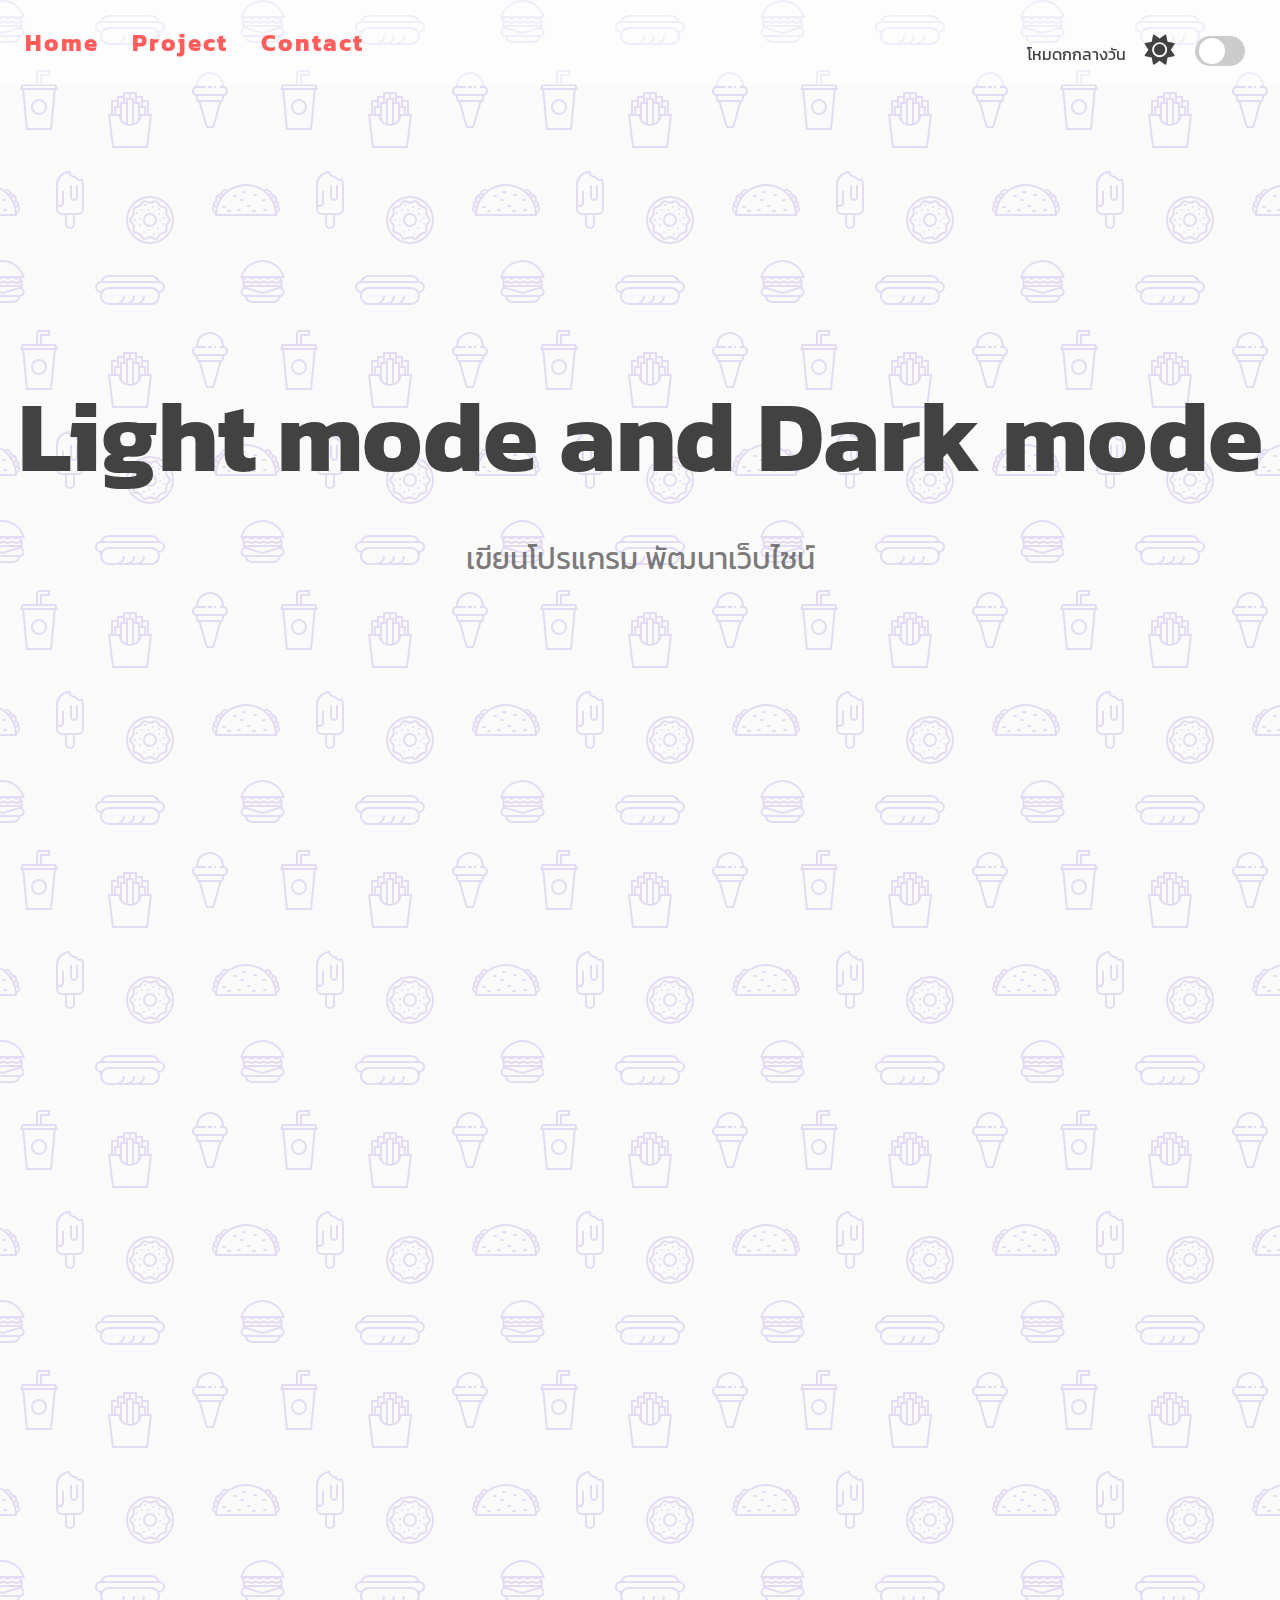
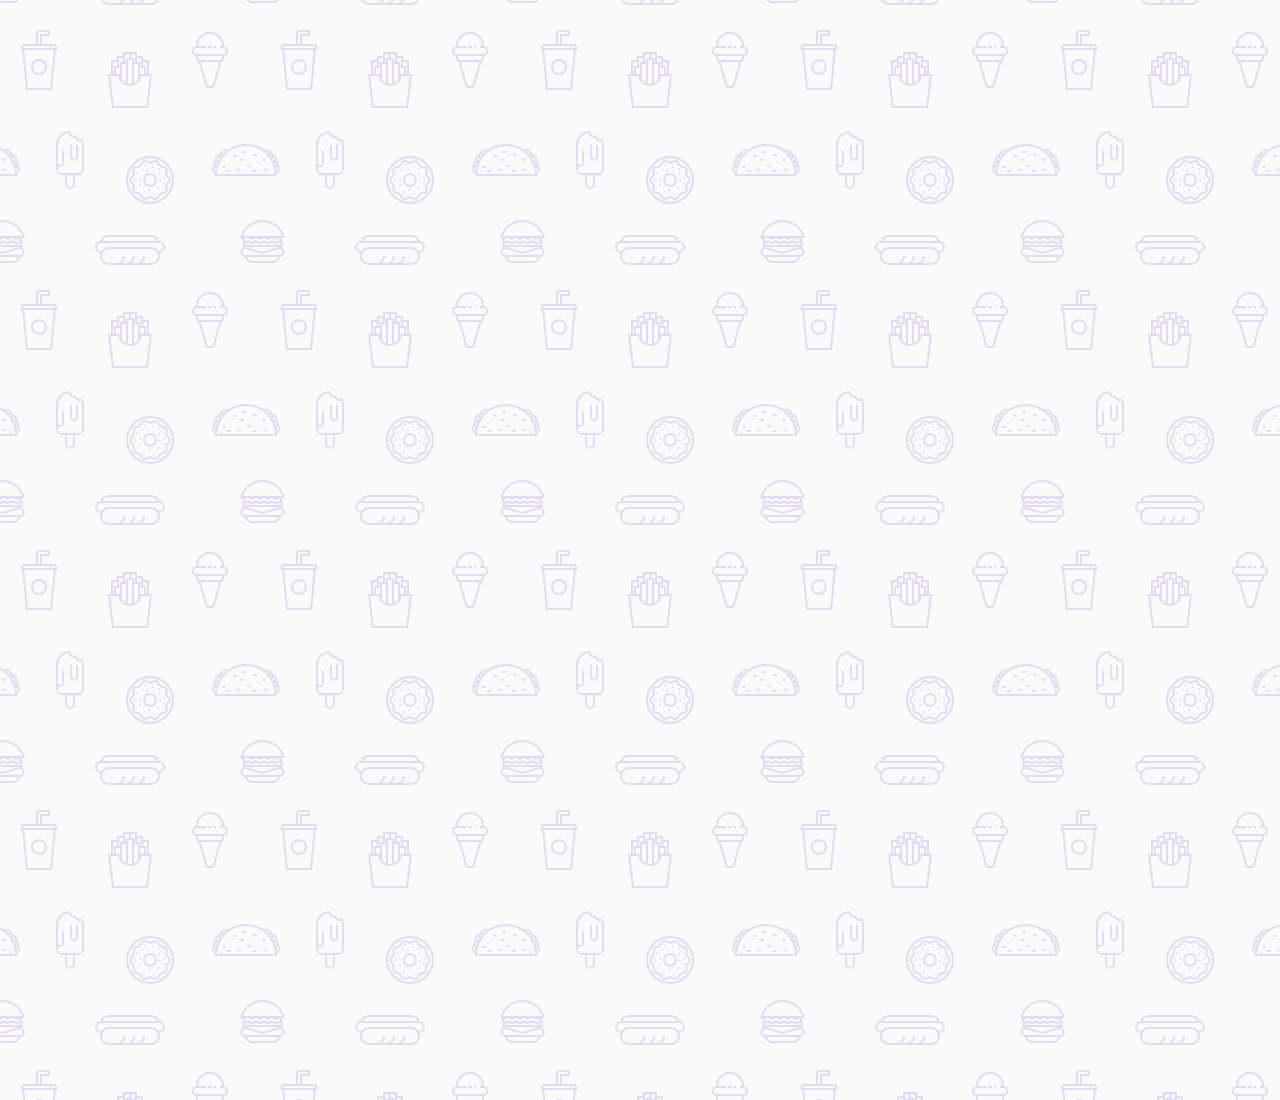
==== SwitchMode/index.html @ 72011deb "first commit" ====
<!DOCTYPE html>
<html lang="en">
<head>
    <meta charset="UTF-8">
    <meta http-equiv="X-UA-Compatible" content="IE=edge">
    <meta name="viewport" content="width=device-width, initial-scale=1.0">
    <title>Document</title>
    <link rel="stylesheet" href="style.css">
    <link rel="stylesheet" href="https://cdnjs.cloudflare.com/ajax/libs/font-awesome/6.2.1/css/all.min.css">
</head>
<body>
    <div class="them-switch-container">
        <span id="toggle-icon">
            <span class="toggle-text">โหมดกกลางวัน</span>
            <i class="fas fa-sun"></i>
        </span>
        <label class="them-switch">
            <input type="checkbox">
            <div class="slider round"></div>
        </label>
    </div>

    <nav id="nav">
        <a href="#home">Home</a>
        <a href="#project">Project</a>
        <a href="#contact">Contact</a>
    </nav>

    <section id="home">
        <div class="title-group">
            <h1>Light mode and Dark mode</h1>
            <h2>เขียนโปรแกรม พัฒนาเว็บไซน์</h2>
        </div>
    </section>

    <section id="project"></section>

    <section id="contact"></section>

    <script src="app.js"></script>
</body>
</html>
---- SwitchMode/style.css ----
@import url('https://fonts.googleapis.com/css2?family=Kanit&display=swap');

:root {
    --primary-color: rgb(255, 92, 92);
    --text-color: rgb(66, 66, 66);
    --text-color-second: rgba(66, 66, 66, .7);
    --background: rgb(250, 250, 250);
    --box-shadow: 0 5px 20px 1px rgba(0, 0, 0, .5);
}

/* customer poperty */
[dark-them="dark"] {
    --primary-color: orange;
    --text-color: white;
    --text-color-second: rgba(255, 255, 255, .8);
    --background: #121212;
    --box-shadow: 0 5px 20px 1px rgba(0, 0, 0, .5);
}

* {
    font-family: 'Kanit', sans-serif;
    box-sizing: border-box;
    /* ทำให้เว็บไม่ยืดในแนวนอน */
}

body {
    background-color: var(--background);
    background-image: url("data:image/svg+xml,%3Csvg xmlns='http://www.w3.org/2000/svg' width='260' height='260' viewBox='0 0 260 260'%3E%3Cg fill-rule='evenodd'%3E%3Cg fill='%23c1ace4' fill-opacity='0.4'%3E%3Cpath d='M24.37 16c.2.65.39 1.32.54 2H21.17l1.17 2.34.45.9-.24.11V28a5 5 0 0 1-2.23 8.94l-.02.06a8 8 0 0 1-7.75 6h-20a8 8 0 0 1-7.74-6l-.02-.06A5 5 0 0 1-17.45 28v-6.76l-.79-1.58-.44-.9.9-.44.63-.32H-20a23.01 23.01 0 0 1 44.37-2zm-36.82 2a1 1 0 0 0-.44.1l-3.1 1.56.89 1.79 1.31-.66a3 3 0 0 1 2.69 0l2.2 1.1a1 1 0 0 0 .9 0l2.21-1.1a3 3 0 0 1 2.69 0l2.2 1.1a1 1 0 0 0 .9 0l2.21-1.1a3 3 0 0 1 2.69 0l2.2 1.1a1 1 0 0 0 .86.02l2.88-1.27a3 3 0 0 1 2.43 0l2.88 1.27a1 1 0 0 0 .85-.02l3.1-1.55-.89-1.79-1.42.71a3 3 0 0 1-2.56.06l-2.77-1.23a1 1 0 0 0-.4-.09h-.01a1 1 0 0 0-.4.09l-2.78 1.23a3 3 0 0 1-2.56-.06l-2.3-1.15a1 1 0 0 0-.45-.11h-.01a1 1 0 0 0-.44.1L.9 19.22a3 3 0 0 1-2.69 0l-2.2-1.1a1 1 0 0 0-.45-.11h-.01a1 1 0 0 0-.44.1l-2.21 1.11a3 3 0 0 1-2.69 0l-2.2-1.1a1 1 0 0 0-.45-.11h-.01zm0-2h-4.9a21.01 21.01 0 0 1 39.61 0h-2.09l-.06-.13-.26.13h-32.31zm30.35 7.68l1.36-.68h1.3v2h-36v-1.15l.34-.17 1.36-.68h2.59l1.36.68a3 3 0 0 0 2.69 0l1.36-.68h2.59l1.36.68a3 3 0 0 0 2.69 0L2.26 23h2.59l1.36.68a3 3 0 0 0 2.56.06l1.67-.74h3.23l1.67.74a3 3 0 0 0 2.56-.06zM-13.82 27l16.37 4.91L18.93 27h-32.75zm-.63 2h.34l16.66 5 16.67-5h.33a3 3 0 1 1 0 6h-34a3 3 0 1 1 0-6zm1.35 8a6 6 0 0 0 5.65 4h20a6 6 0 0 0 5.66-4H-13.1z'/%3E%3Cpath id='path6_fill-copy' d='M284.37 16c.2.65.39 1.32.54 2H281.17l1.17 2.34.45.9-.24.11V28a5 5 0 0 1-2.23 8.94l-.02.06a8 8 0 0 1-7.75 6h-20a8 8 0 0 1-7.74-6l-.02-.06a5 5 0 0 1-2.24-8.94v-6.76l-.79-1.58-.44-.9.9-.44.63-.32H240a23.01 23.01 0 0 1 44.37-2zm-36.82 2a1 1 0 0 0-.44.1l-3.1 1.56.89 1.79 1.31-.66a3 3 0 0 1 2.69 0l2.2 1.1a1 1 0 0 0 .9 0l2.21-1.1a3 3 0 0 1 2.69 0l2.2 1.1a1 1 0 0 0 .9 0l2.21-1.1a3 3 0 0 1 2.69 0l2.2 1.1a1 1 0 0 0 .86.02l2.88-1.27a3 3 0 0 1 2.43 0l2.88 1.27a1 1 0 0 0 .85-.02l3.1-1.55-.89-1.79-1.42.71a3 3 0 0 1-2.56.06l-2.77-1.23a1 1 0 0 0-.4-.09h-.01a1 1 0 0 0-.4.09l-2.78 1.23a3 3 0 0 1-2.56-.06l-2.3-1.15a1 1 0 0 0-.45-.11h-.01a1 1 0 0 0-.44.1l-2.21 1.11a3 3 0 0 1-2.69 0l-2.2-1.1a1 1 0 0 0-.45-.11h-.01a1 1 0 0 0-.44.1l-2.21 1.11a3 3 0 0 1-2.69 0l-2.2-1.1a1 1 0 0 0-.45-.11h-.01zm0-2h-4.9a21.01 21.01 0 0 1 39.61 0h-2.09l-.06-.13-.26.13h-32.31zm30.35 7.68l1.36-.68h1.3v2h-36v-1.15l.34-.17 1.36-.68h2.59l1.36.68a3 3 0 0 0 2.69 0l1.36-.68h2.59l1.36.68a3 3 0 0 0 2.69 0l1.36-.68h2.59l1.36.68a3 3 0 0 0 2.56.06l1.67-.74h3.23l1.67.74a3 3 0 0 0 2.56-.06zM246.18 27l16.37 4.91L278.93 27h-32.75zm-.63 2h.34l16.66 5 16.67-5h.33a3 3 0 1 1 0 6h-34a3 3 0 1 1 0-6zm1.35 8a6 6 0 0 0 5.65 4h20a6 6 0 0 0 5.66-4H246.9z'/%3E%3Cpath d='M159.5 21.02A9 9 0 0 0 151 15h-42a9 9 0 0 0-8.5 6.02 6 6 0 0 0 .02 11.96A8.99 8.99 0 0 0 109 45h42a9 9 0 0 0 8.48-12.02 6 6 0 0 0 .02-11.96zM151 17h-42a7 7 0 0 0-6.33 4h54.66a7 7 0 0 0-6.33-4zm-9.34 26a8.98 8.98 0 0 0 3.34-7h-2a7 7 0 0 1-7 7h-4.34a8.98 8.98 0 0 0 3.34-7h-2a7 7 0 0 1-7 7h-4.34a8.98 8.98 0 0 0 3.34-7h-2a7 7 0 0 1-7 7h-7a7 7 0 1 1 0-14h42a7 7 0 1 1 0 14h-9.34zM109 27a9 9 0 0 0-7.48 4H101a4 4 0 1 1 0-8h58a4 4 0 0 1 0 8h-.52a9 9 0 0 0-7.48-4h-42z'/%3E%3Cpath d='M39 115a8 8 0 1 0 0-16 8 8 0 0 0 0 16zm6-8a6 6 0 1 1-12 0 6 6 0 0 1 12 0zm-3-29v-2h8v-6H40a4 4 0 0 0-4 4v10H22l-1.33 4-.67 2h2.19L26 130h26l3.81-40H58l-.67-2L56 84H42v-6zm-4-4v10h2V74h8v-2h-8a2 2 0 0 0-2 2zm2 12h14.56l.67 2H22.77l.67-2H40zm13.8 4H24.2l3.62 38h22.36l3.62-38z'/%3E%3Cpath d='M129 92h-6v4h-6v4h-6v14h-3l.24 2 3.76 32h36l3.76-32 .24-2h-3v-14h-6v-4h-6v-4h-8zm18 22v-12h-4v4h3v8h1zm-3 0v-6h-4v6h4zm-6 6v-16h-4v19.17c1.6-.7 2.97-1.8 4-3.17zm-6 3.8V100h-4v23.8a10.04 10.04 0 0 0 4 0zm-6-.63V104h-4v16a10.04 10.04 0 0 0 4 3.17zm-6-9.17v-6h-4v6h4zm-6 0v-8h3v-4h-4v12h1zm27-12v-4h-4v4h3v4h1v-4zm-6 0v-8h-4v4h3v4h1zm-6-4v-4h-4v8h1v-4h3zm-6 4v-4h-4v8h1v-4h3zm7 24a12 12 0 0 0 11.83-10h7.92l-3.53 30h-32.44l-3.53-30h7.92A12 12 0 0 0 130 126z'/%3E%3Cpath d='M212 86v2h-4v-2h4zm4 0h-2v2h2v-2zm-20 0v.1a5 5 0 0 0-.56 9.65l.06.25 1.12 4.48a2 2 0 0 0 1.94 1.52h.01l7.02 24.55a2 2 0 0 0 1.92 1.45h4.98a2 2 0 0 0 1.92-1.45l7.02-24.55a2 2 0 0 0 1.95-1.52L224.5 96l.06-.25a5 5 0 0 0-.56-9.65V86a14 14 0 0 0-28 0zm4 0h6v2h-9a3 3 0 1 0 0 6H223a3 3 0 1 0 0-6H220v-2h2a12 12 0 1 0-24 0h2zm-1.44 14l-1-4h24.88l-1 4h-22.88zm8.95 26l-6.86-24h18.7l-6.86 24h-4.98zM150 242a22 22 0 1 0 0-44 22 22 0 0 0 0 44zm24-22a24 24 0 1 1-48 0 24 24 0 0 1 48 0zm-28.38 17.73l2.04-.87a6 6 0 0 1 4.68 0l2.04.87a2 2 0 0 0 2.5-.82l1.14-1.9a6 6 0 0 1 3.79-2.75l2.15-.5a2 2 0 0 0 1.54-2.12l-.19-2.2a6 6 0 0 1 1.45-4.46l1.45-1.67a2 2 0 0 0 0-2.62l-1.45-1.67a6 6 0 0 1-1.45-4.46l.2-2.2a2 2 0 0 0-1.55-2.13l-2.15-.5a6 6 0 0 1-3.8-2.75l-1.13-1.9a2 2 0 0 0-2.5-.8l-2.04.86a6 6 0 0 1-4.68 0l-2.04-.87a2 2 0 0 0-2.5.82l-1.14 1.9a6 6 0 0 1-3.79 2.75l-2.15.5a2 2 0 0 0-1.54 2.12l.19 2.2a6 6 0 0 1-1.45 4.46l-1.45 1.67a2 2 0 0 0 0 2.62l1.45 1.67a6 6 0 0 1 1.45 4.46l-.2 2.2a2 2 0 0 0 1.55 2.13l2.15.5a6 6 0 0 1 3.8 2.75l1.13 1.9a2 2 0 0 0 2.5.8zm2.82.97a4 4 0 0 1 3.12 0l2.04.87a4 4 0 0 0 4.99-1.62l1.14-1.9a4 4 0 0 1 2.53-1.84l2.15-.5a4 4 0 0 0 3.09-4.24l-.2-2.2a4 4 0 0 1 .97-2.98l1.45-1.67a4 4 0 0 0 0-5.24l-1.45-1.67a4 4 0 0 1-.97-2.97l.2-2.2a4 4 0 0 0-3.09-4.25l-2.15-.5a4 4 0 0 1-2.53-1.84l-1.14-1.9a4 4 0 0 0-5-1.62l-2.03.87a4 4 0 0 1-3.12 0l-2.04-.87a4 4 0 0 0-4.99 1.62l-1.14 1.9a4 4 0 0 1-2.53 1.84l-2.15.5a4 4 0 0 0-3.09 4.24l.2 2.2a4 4 0 0 1-.97 2.98l-1.45 1.67a4 4 0 0 0 0 5.24l1.45 1.67a4 4 0 0 1 .97 2.97l-.2 2.2a4 4 0 0 0 3.09 4.25l2.15.5a4 4 0 0 1 2.53 1.84l1.14 1.9a4 4 0 0 0 5 1.62l2.03-.87zM152 207a1 1 0 1 1 2 0 1 1 0 0 1-2 0zm6 2a1 1 0 1 1 2 0 1 1 0 0 1-2 0zm-11 1a1 1 0 1 1 2 0 1 1 0 0 1-2 0zm-6 0a1 1 0 1 1 2 0 1 1 0 0 1-2 0zm3-5a1 1 0 1 1 2 0 1 1 0 0 1-2 0zm-8 8a1 1 0 1 1 2 0 1 1 0 0 1-2 0zm3 6a1 1 0 1 1 2 0 1 1 0 0 1-2 0zm0 6a1 1 0 1 1 2 0 1 1 0 0 1-2 0zm4 7a1 1 0 1 1 2 0 1 1 0 0 1-2 0zm5-2a1 1 0 1 1 2 0 1 1 0 0 1-2 0zm5 4a1 1 0 1 1 2 0 1 1 0 0 1-2 0zm4-6a1 1 0 1 1 2 0 1 1 0 0 1-2 0zm6-4a1 1 0 1 1 2 0 1 1 0 0 1-2 0zm-4-3a1 1 0 1 1 2 0 1 1 0 0 1-2 0zm4-3a1 1 0 1 1 2 0 1 1 0 0 1-2 0zm-5-4a1 1 0 1 1 2 0 1 1 0 0 1-2 0zm-24 6a1 1 0 1 1 2 0 1 1 0 0 1-2 0zm16 5a5 5 0 1 0 0-10 5 5 0 0 0 0 10zm7-5a7 7 0 1 1-14 0 7 7 0 0 1 14 0zm86-29a1 1 0 0 0 0 2h2a1 1 0 0 0 0-2h-2zm19 9a1 1 0 0 1 1-1h2a1 1 0 0 1 0 2h-2a1 1 0 0 1-1-1zm-14 5a1 1 0 0 0 0 2h2a1 1 0 0 0 0-2h-2zm-25 1a1 1 0 0 0 0 2h2a1 1 0 0 0 0-2h-2zm5 4a1 1 0 0 0 0 2h2a1 1 0 0 0 0-2h-2zm9 0a1 1 0 0 1 1-1h2a1 1 0 0 1 0 2h-2a1 1 0 0 1-1-1zm15 1a1 1 0 0 1 1-1h2a1 1 0 0 1 0 2h-2a1 1 0 0 1-1-1zm12-2a1 1 0 0 0 0 2h2a1 1 0 0 0 0-2h-2zm-11-14a1 1 0 0 1 1-1h2a1 1 0 0 1 0 2h-2a1 1 0 0 1-1-1zm-19 0a1 1 0 0 0 0 2h2a1 1 0 0 0 0-2h-2zm6 5a1 1 0 0 1 1-1h2a1 1 0 0 1 0 2h-2a1 1 0 0 1-1-1zm-25 15c0-.47.01-.94.03-1.4a5 5 0 0 1-1.7-8 3.99 3.99 0 0 1 1.88-5.18 5 5 0 0 1 3.4-6.22 3 3 0 0 1 1.46-1.05 5 5 0 0 1 7.76-3.27A30.86 30.86 0 0 1 246 184c6.79 0 13.06 2.18 18.17 5.88a5 5 0 0 1 7.76 3.27 3 3 0 0 1 1.47 1.05 5 5 0 0 1 3.4 6.22 4 4 0 0 1 1.87 5.18 4.98 4.98 0 0 1-1.7 8c.02.46.03.93.03 1.4v1h-62v-1zm.83-7.17a30.9 30.9 0 0 0-.62 3.57 3 3 0 0 1-.61-4.2c.37.28.78.49 1.23.63zm1.49-4.61c-.36.87-.68 1.76-.96 2.68a2 2 0 0 1-.21-3.71c.33.4.73.75 1.17 1.03zm2.32-4.54c-.54.86-1.03 1.76-1.49 2.68a3 3 0 0 1-.07-4.67 3 3 0 0 0 1.56 1.99zm1.14-1.7c.35-.5.72-.98 1.1-1.46a1 1 0 1 0-1.1 1.45zm5.34-5.77c-1.03.86-2 1.79-2.9 2.77a3 3 0 0 0-1.11-.77 3 3 0 0 1 4-2zm42.66 2.77c-.9-.98-1.87-1.9-2.9-2.77a3 3 0 0 1 4.01 2 3 3 0 0 0-1.1.77zm1.34 1.54c.38.48.75.96 1.1 1.45a1 1 0 1 0-1.1-1.45zm3.73 5.84c-.46-.92-.95-1.82-1.5-2.68a3 3 0 0 0 1.57-1.99 3 3 0 0 1-.07 4.67zm1.8 4.53c-.29-.9-.6-1.8-.97-2.67.44-.28.84-.63 1.17-1.03a2 2 0 0 1-.2 3.7zm1.14 5.51c-.14-1.21-.35-2.4-.62-3.57.45-.14.86-.35 1.23-.63a2.99 2.99 0 0 1-.6 4.2zM275 214a29 29 0 0 0-57.97 0h57.96zM72.33 198.12c-.21-.32-.34-.7-.34-1.12v-12h-2v12a4.01 4.01 0 0 0 7.09 2.54c.57-.69.91-1.57.91-2.54v-12h-2v12a1.99 1.99 0 0 1-2 2 2 2 0 0 1-1.66-.88zM75 176c.38 0 .74-.04 1.1-.12a4 4 0 0 0 6.19 2.4A13.94 13.94 0 0 1 84 185v24a6 6 0 0 1-6 6h-3v9a5 5 0 1 1-10 0v-9h-3a6 6 0 0 1-6-6v-24a14 14 0 0 1 14-14 5 5 0 0 0 5 5zm-17 15v12a1.99 1.99 0 0 0 1.22 1.84 2 2 0 0 0 2.44-.72c.21-.32.34-.7.34-1.12v-12h2v12a3.98 3.98 0 0 1-5.35 3.77 3.98 3.98 0 0 1-.65-.3V209a4 4 0 0 0 4 4h16a4 4 0 0 0 4-4v-24c.01-1.53-.23-2.88-.72-4.17-.43.1-.87.16-1.28.17a6 6 0 0 1-5.2-3 7 7 0 0 1-6.47-4.88A12 12 0 0 0 58 185v6zm9 24v9a3 3 0 1 0 6 0v-9h-6z'/%3E%3Cpath d='M-17 191a1 1 0 0 0 0 2h2a1 1 0 0 0 0-2h-2zm19 9a1 1 0 0 1 1-1h2a1 1 0 0 1 0 2H3a1 1 0 0 1-1-1zm-14 5a1 1 0 0 0 0 2h2a1 1 0 0 0 0-2h-2zm-25 1a1 1 0 0 0 0 2h2a1 1 0 0 0 0-2h-2zm5 4a1 1 0 0 0 0 2h2a1 1 0 0 0 0-2h-2zm9 0a1 1 0 0 1 1-1h2a1 1 0 0 1 0 2h-2a1 1 0 0 1-1-1zm15 1a1 1 0 0 1 1-1h2a1 1 0 0 1 0 2h-2a1 1 0 0 1-1-1zm12-2a1 1 0 0 0 0 2h2a1 1 0 0 0 0-2H4zm-11-14a1 1 0 0 1 1-1h2a1 1 0 0 1 0 2h-2a1 1 0 0 1-1-1zm-19 0a1 1 0 0 0 0 2h2a1 1 0 0 0 0-2h-2zm6 5a1 1 0 0 1 1-1h2a1 1 0 0 1 0 2h-2a1 1 0 0 1-1-1zm-25 15c0-.47.01-.94.03-1.4a5 5 0 0 1-1.7-8 3.99 3.99 0 0 1 1.88-5.18 5 5 0 0 1 3.4-6.22 3 3 0 0 1 1.46-1.05 5 5 0 0 1 7.76-3.27A30.86 30.86 0 0 1-14 184c6.79 0 13.06 2.18 18.17 5.88a5 5 0 0 1 7.76 3.27 3 3 0 0 1 1.47 1.05 5 5 0 0 1 3.4 6.22 4 4 0 0 1 1.87 5.18 4.98 4.98 0 0 1-1.7 8c.02.46.03.93.03 1.4v1h-62v-1zm.83-7.17a30.9 30.9 0 0 0-.62 3.57 3 3 0 0 1-.61-4.2c.37.28.78.49 1.23.63zm1.49-4.61c-.36.87-.68 1.76-.96 2.68a2 2 0 0 1-.21-3.71c.33.4.73.75 1.17 1.03zm2.32-4.54c-.54.86-1.03 1.76-1.49 2.68a3 3 0 0 1-.07-4.67 3 3 0 0 0 1.56 1.99zm1.14-1.7c.35-.5.72-.98 1.1-1.46a1 1 0 1 0-1.1 1.45zm5.34-5.77c-1.03.86-2 1.79-2.9 2.77a3 3 0 0 0-1.11-.77 3 3 0 0 1 4-2zm42.66 2.77c-.9-.98-1.87-1.9-2.9-2.77a3 3 0 0 1 4.01 2 3 3 0 0 0-1.1.77zm1.34 1.54c.38.48.75.96 1.1 1.45a1 1 0 1 0-1.1-1.45zm3.73 5.84c-.46-.92-.95-1.82-1.5-2.68a3 3 0 0 0 1.57-1.99 3 3 0 0 1-.07 4.67zm1.8 4.53c-.29-.9-.6-1.8-.97-2.67.44-.28.84-.63 1.17-1.03a2 2 0 0 1-.2 3.7zm1.14 5.51c-.14-1.21-.35-2.4-.62-3.57.45-.14.86-.35 1.23-.63a2.99 2.99 0 0 1-.6 4.2zM15 214a29 29 0 0 0-57.97 0h57.96z'/%3E%3C/g%3E%3C/g%3E%3C/svg%3E");
    margin: 0;
    color: var(--text-color);
}

h1 {
    font-size: 100px;
    margin-bottom: 0;
}

h2 {
    color: var(--text-color-second);
    font-size: 30px;
    font-weight: normal;
}


section {
    min-height: 100vh;
    display: flex;
    flex-direction: column;
    justify-content: center;
    align-items: center;
}

.title-group {
    text-align: center;
}

#nav {
    /* เวลาเลื่อน มันจะอยู่ที่เดิม */
    position: fixed;
    /* !!! */
    z-index: 10;
    font-size: 24px;
    letter-spacing: 2px;
    padding: 25px;
    width: 100vw;
    background-color: rgb(255 255 255 / 50%);  /* หาร ความทึม 50% */
}

a {
    margin-right: 25px;
    color: var(--primary-color);
    text-decoration: none;
    /* transparent ให้แสดงเมื่อนำเมาส์ไปวาง */
    border-bottom: 3px solid transparent;
    font-weight: bold;
}

/* ใส่คุณสมบัติให้ transparent  a:focus เมื่อน้ำเมาส์ไปชี้ */
a:hover, a:focus{
    color: var(--text-color);
    border-bottom: 3px solid;
}

.them-switch-container {
    display: flex;
    align-items: center;
    z-index: 100;
    position: fixed;
    right: 25px;
    top: 35px;
}

.them-switch-container {
    margin-right: 10px;
    font-size: 1rem;
}

.toggle-text {
    position: relative;
    top: -1px;
    left: 5px;
    color: var(--text-color);
    margin-right: 20px;
}

.them-switch {
    display: inline-block;
    height: 30px;
    position: relative;
    width: 60px;
}

.them-switch input {
    display: none;
}

.slider {
    background: #ccc;
    bottom: 0;
    cursor: pointer;
    left: 10px;
    position: absolute;
    right: 0;
    top: 0;
    transition: 0.4s;
}

.slider::before {
    background: #fff;
    content: "";
    bottom: 4px;
    height: 26px;
    left: 4px;
    top: 1.5px;
    position: absolute;
    transition: 0.4s;
    width: 26px;
    border-radius: 50%;
}

/* เคลื่อนที่ในแนว แกน x */
/* ถ้ามีการกดที่ input + slider ข้างหน้า */
/* ให้ทำการย้ายตำแหน่งปุ่ม */
input:checked + .slider::before {
    transform: translateX(15px);
}

.slider.round {
    border-radius: 30px;
}

.fas {
    font-size: 30px;
    margin-right: 10px;
    margin-left: 0px;
}
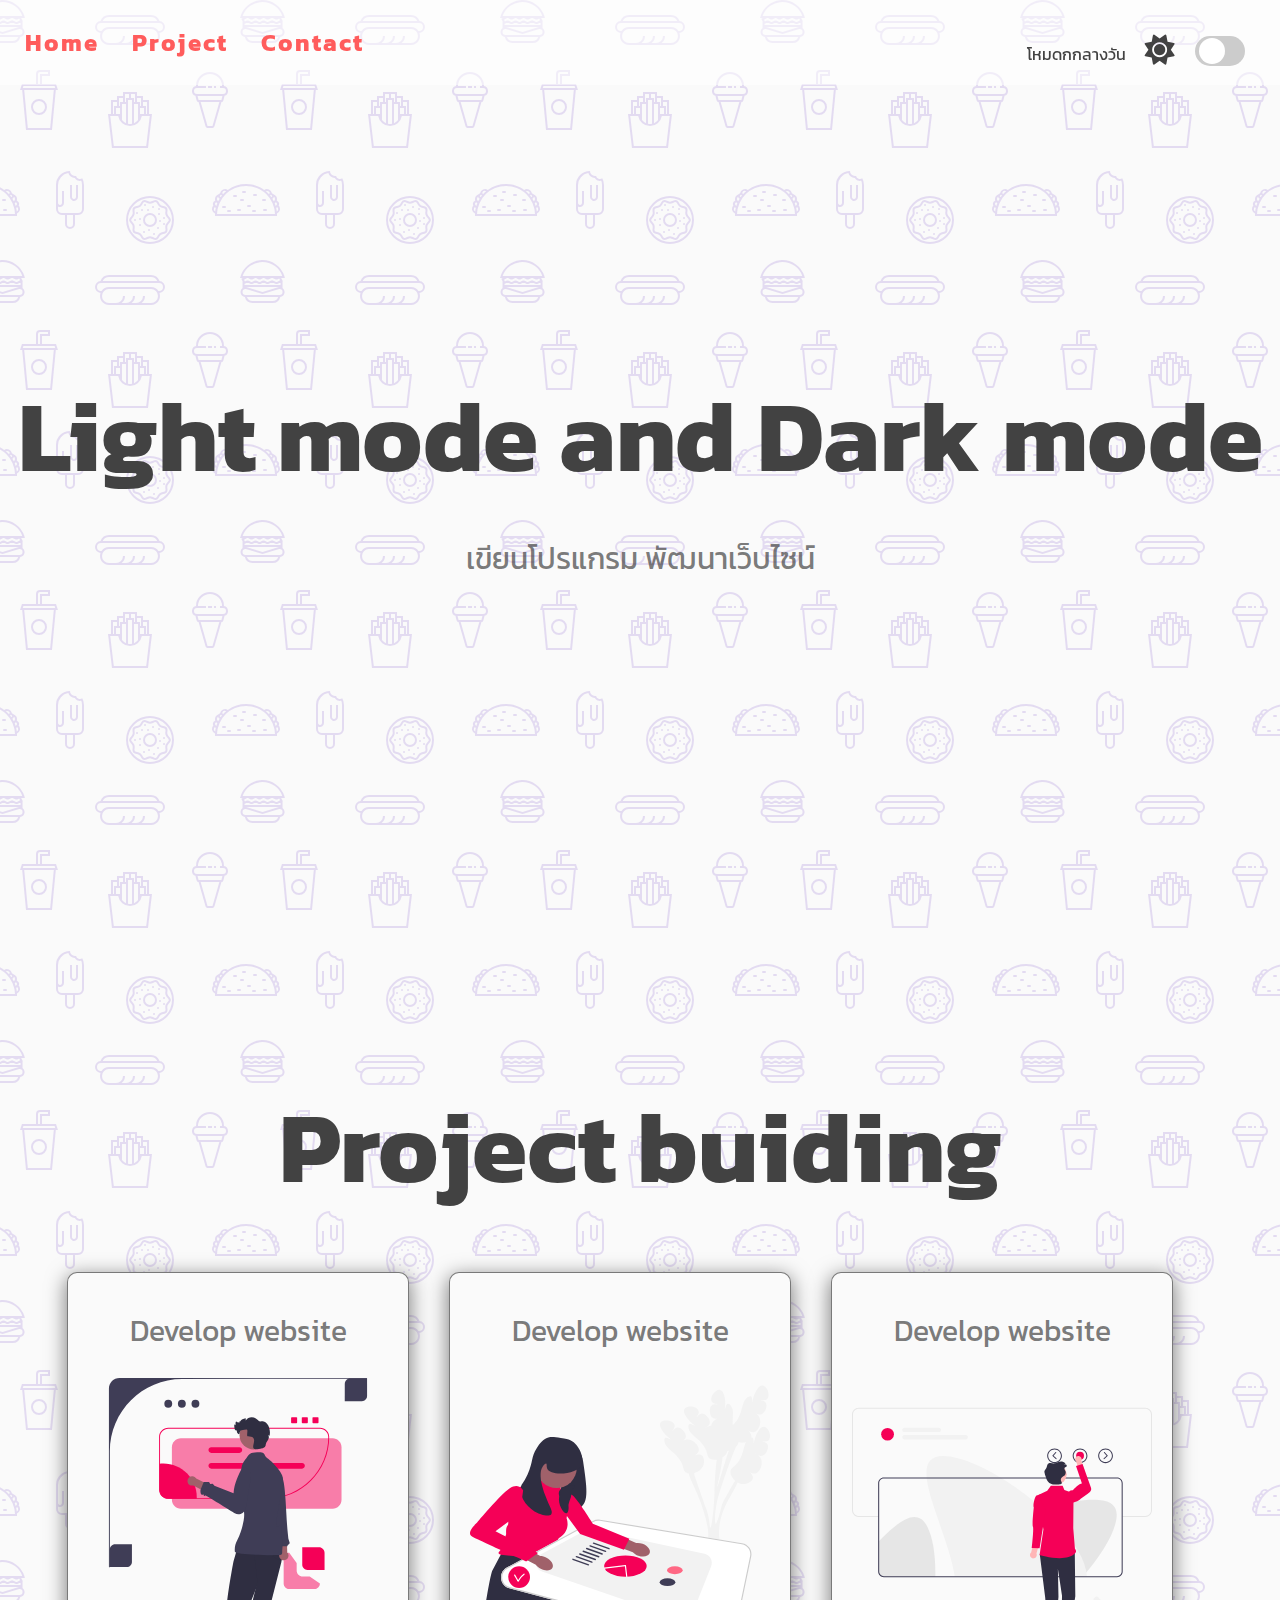
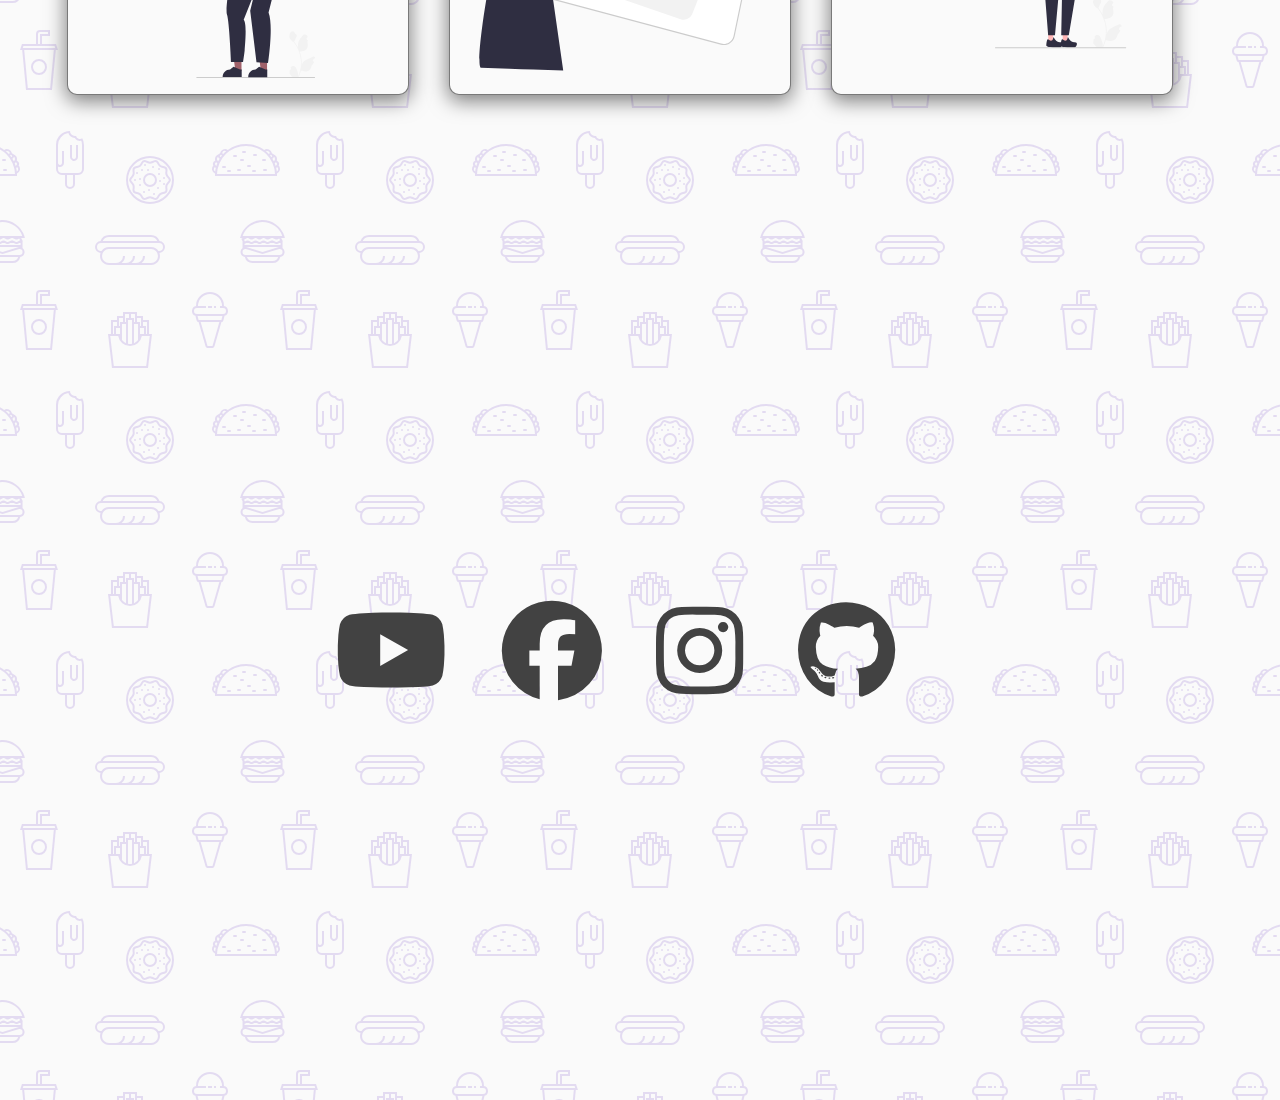
==== commit 2291c46a: "add project" ====
--- a/SwitchMode/index.html
+++ b/SwitchMode/index.html
@@ -33,9 +33,32 @@
         </div>
     </section>
 
-    <section id="project"></section>
+    <section id="project">
+        <h1>Project buiding</h1>
+        <div class="project-container">
+            <div class="image-container">
+                <h2>Develop website</h2>
+                <img src="img/undraw_futuristic_interface_re_0cm6_light.svg" alt="" id="image1">
+            </div>
+            <div class="image-container">
+                <h2>Develop website</h2>
+                <img src="img/undraw_project_complete_lwss_light.svg" alt="" id="image2">
+            </div>
+            <div class="image-container">
+                <h2>Develop website</h2>
+                <img src="img/undraw_slider_re_ch7w_light.svg" alt="" id="image3">
+            </div>
+        </div>
+    </section>
 
-    <section id="contact"></section>
+    <section id="contact">
+        <div class="social-icon">
+            <i class="fab fa-youtube"></i>
+            <i class="fab fa-facebook"></i>
+            <i class="fab fa-instagram"></i>
+            <i class="fab fa-github"></i>
+        </div>
+    </section>
 
     <script src="app.js"></script>
 </body>
--- a/SwitchMode/style.css
+++ b/SwitchMode/style.css
@@ -21,6 +21,8 @@
     font-family: 'Kanit', sans-serif;
     box-sizing: border-box;
     /* ทำให้เว็บไม่ยืดในแนวนอน */
+    scroll-behavior: smooth;
+    /* ทำให้ตอนเรา scoll เมาส์ไม่สดุด */
 }
 
 body {
@@ -153,4 +155,34 @@
     font-size: 30px;
     margin-right: 10px;
     margin-left: 0px;
+}
+
+.fab {
+    font-size: 100px;
+    margin-right: 50px;
+    cursor: pointer;
+}
+
+.fab:hover {
+    color: var(--primary-color);
+}
+
+.project-container {
+    display: flex;
+}
+
+.image-container {
+    border: 1px solid var(--text-color-second);
+    border-radius: 10px;
+    box-shadow: var(--box-shadow);
+    padding: 10px 20px;
+    margin: 50px 40px 0 0px; /* top right bottom left */
+    text-align: center;
+    background: var(--background);
+    width: auto;
+}
+
+img {
+    width: 300px;
+    height: 300px;
 }